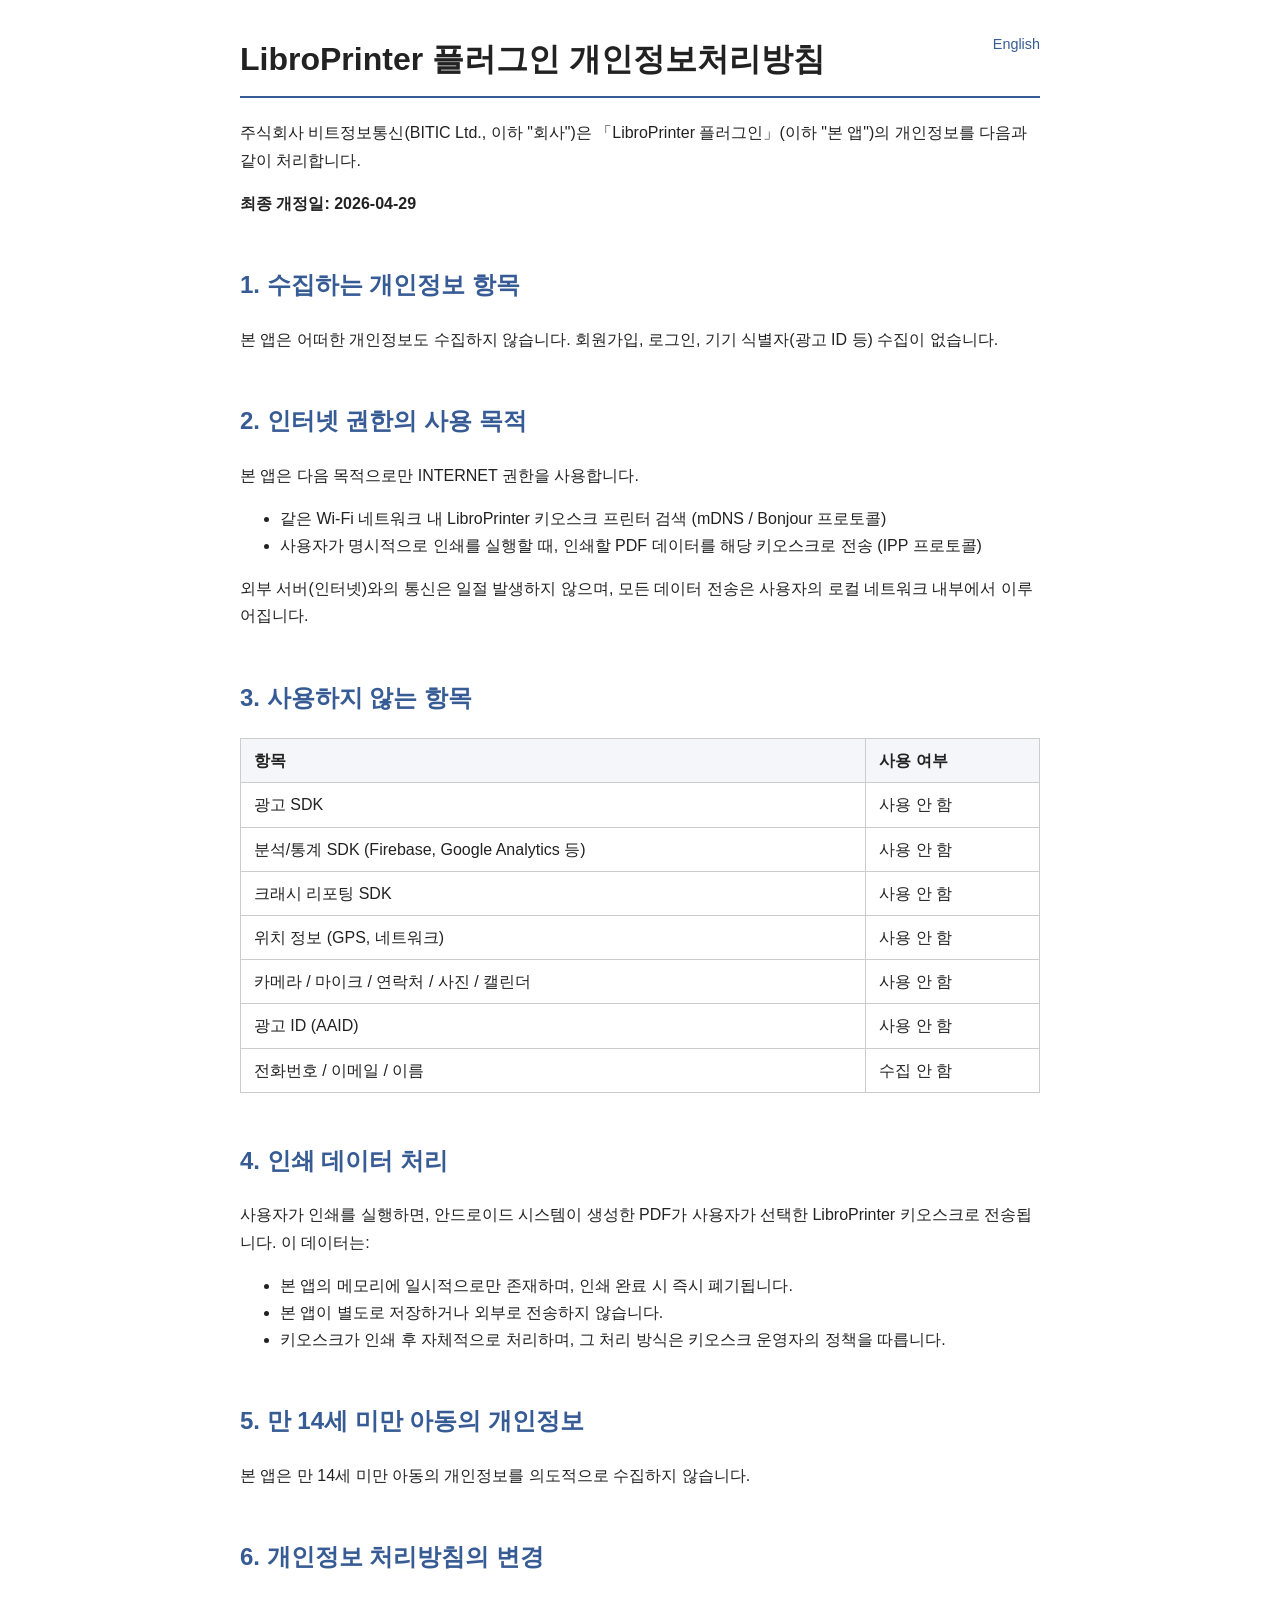
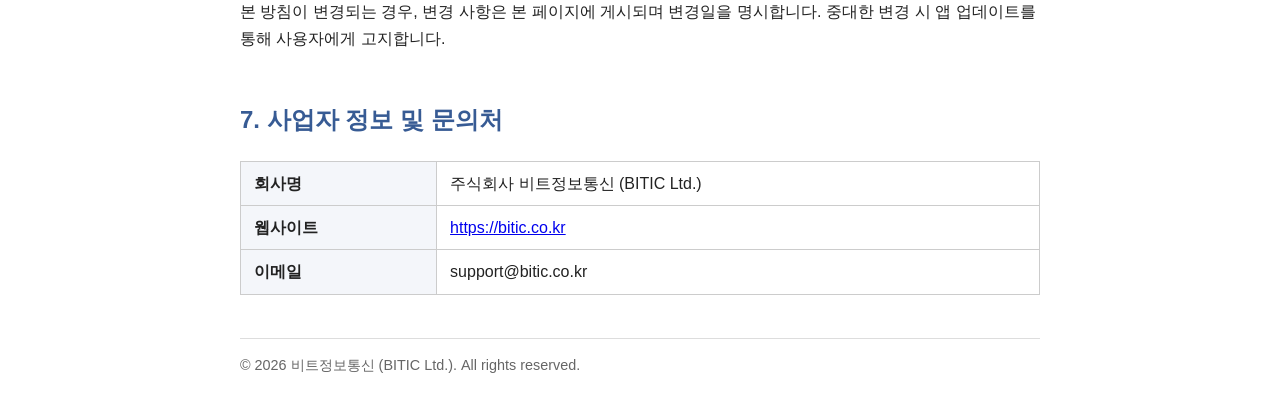
==== docs/libroprinter/privacy/index.html @ c8536491 "Add LibroPrinter plugin privacy policy for GitHub Pages Hosted at https://betona1.github.io/jp1000pr" ====
<!DOCTYPE html>
<html lang="ko">
<head>
<meta charset="UTF-8">
<meta name="viewport" content="width=device-width, initial-scale=1.0">
<title>개인정보처리방침 — LibroPrinter 플러그인</title>
<style>
  body { font-family: -apple-system, BlinkMacSystemFont, "Segoe UI", "Apple SD Gothic Neo", "Malgun Gothic", sans-serif; max-width: 800px; margin: 2em auto; padding: 0 1em; line-height: 1.7; color: #222; }
  h1 { border-bottom: 2px solid #375B94; padding-bottom: 0.3em; }
  h2 { color: #375B94; margin-top: 2em; }
  table { border-collapse: collapse; width: 100%; margin: 1em 0; }
  th, td { border: 1px solid #ccc; padding: 0.5em 0.8em; text-align: left; }
  th { background: #f4f6fa; }
  .lang-toggle { float: right; font-size: 0.9em; }
  .lang-toggle a { color: #375B94; text-decoration: none; }
  .lang-toggle a:hover { text-decoration: underline; }
  footer { margin-top: 3em; padding-top: 1em; border-top: 1px solid #ddd; font-size: 0.9em; color: #666; }
</style>
</head>
<body>
<div class="lang-toggle"><a href="./en">English</a></div>
<h1>LibroPrinter 플러그인 개인정보처리방침</h1>

<p>주식회사 비트정보통신(BITIC Ltd., 이하 "회사")은 「LibroPrinter 플러그인」(이하 "본 앱")의 개인정보를 다음과 같이 처리합니다.</p>

<p><strong>최종 개정일: 2026-04-29</strong></p>

<h2>1. 수집하는 개인정보 항목</h2>
<p>본 앱은 어떠한 개인정보도 수집하지 않습니다. 회원가입, 로그인, 기기 식별자(광고 ID 등) 수집이 없습니다.</p>

<h2>2. 인터넷 권한의 사용 목적</h2>
<p>본 앱은 다음 목적으로만 INTERNET 권한을 사용합니다.</p>
<ul>
  <li>같은 Wi-Fi 네트워크 내 LibroPrinter 키오스크 프린터 검색 (mDNS / Bonjour 프로토콜)</li>
  <li>사용자가 명시적으로 인쇄를 실행할 때, 인쇄할 PDF 데이터를 해당 키오스크로 전송 (IPP 프로토콜)</li>
</ul>
<p>외부 서버(인터넷)와의 통신은 일절 발생하지 않으며, 모든 데이터 전송은 사용자의 로컬 네트워크 내부에서 이루어집니다.</p>

<h2>3. 사용하지 않는 항목</h2>
<table>
<tr><th>항목</th><th>사용 여부</th></tr>
<tr><td>광고 SDK</td><td>사용 안 함</td></tr>
<tr><td>분석/통계 SDK (Firebase, Google Analytics 등)</td><td>사용 안 함</td></tr>
<tr><td>크래시 리포팅 SDK</td><td>사용 안 함</td></tr>
<tr><td>위치 정보 (GPS, 네트워크)</td><td>사용 안 함</td></tr>
<tr><td>카메라 / 마이크 / 연락처 / 사진 / 캘린더</td><td>사용 안 함</td></tr>
<tr><td>광고 ID (AAID)</td><td>사용 안 함</td></tr>
<tr><td>전화번호 / 이메일 / 이름</td><td>수집 안 함</td></tr>
</table>

<h2>4. 인쇄 데이터 처리</h2>
<p>사용자가 인쇄를 실행하면, 안드로이드 시스템이 생성한 PDF가 사용자가 선택한 LibroPrinter 키오스크로 전송됩니다. 이 데이터는:</p>
<ul>
  <li>본 앱의 메모리에 일시적으로만 존재하며, 인쇄 완료 시 즉시 폐기됩니다.</li>
  <li>본 앱이 별도로 저장하거나 외부로 전송하지 않습니다.</li>
  <li>키오스크가 인쇄 후 자체적으로 처리하며, 그 처리 방식은 키오스크 운영자의 정책을 따릅니다.</li>
</ul>

<h2>5. 만 14세 미만 아동의 개인정보</h2>
<p>본 앱은 만 14세 미만 아동의 개인정보를 의도적으로 수집하지 않습니다.</p>

<h2>6. 개인정보 처리방침의 변경</h2>
<p>본 방침이 변경되는 경우, 변경 사항은 본 페이지에 게시되며 변경일을 명시합니다. 중대한 변경 시 앱 업데이트를 통해 사용자에게 고지합니다.</p>

<h2>7. 사업자 정보 및 문의처</h2>
<table>
<tr><th>회사명</th><td>주식회사 비트정보통신 (BITIC Ltd.)</td></tr>
<tr><th>웹사이트</th><td><a href="https://bitic.co.kr">https://bitic.co.kr</a></td></tr>
<tr><th>이메일</th><td>support@bitic.co.kr</td></tr>
</table>

<footer>
© 2026 비트정보통신 (BITIC Ltd.). All rights reserved.
</footer>
</body>
</html>
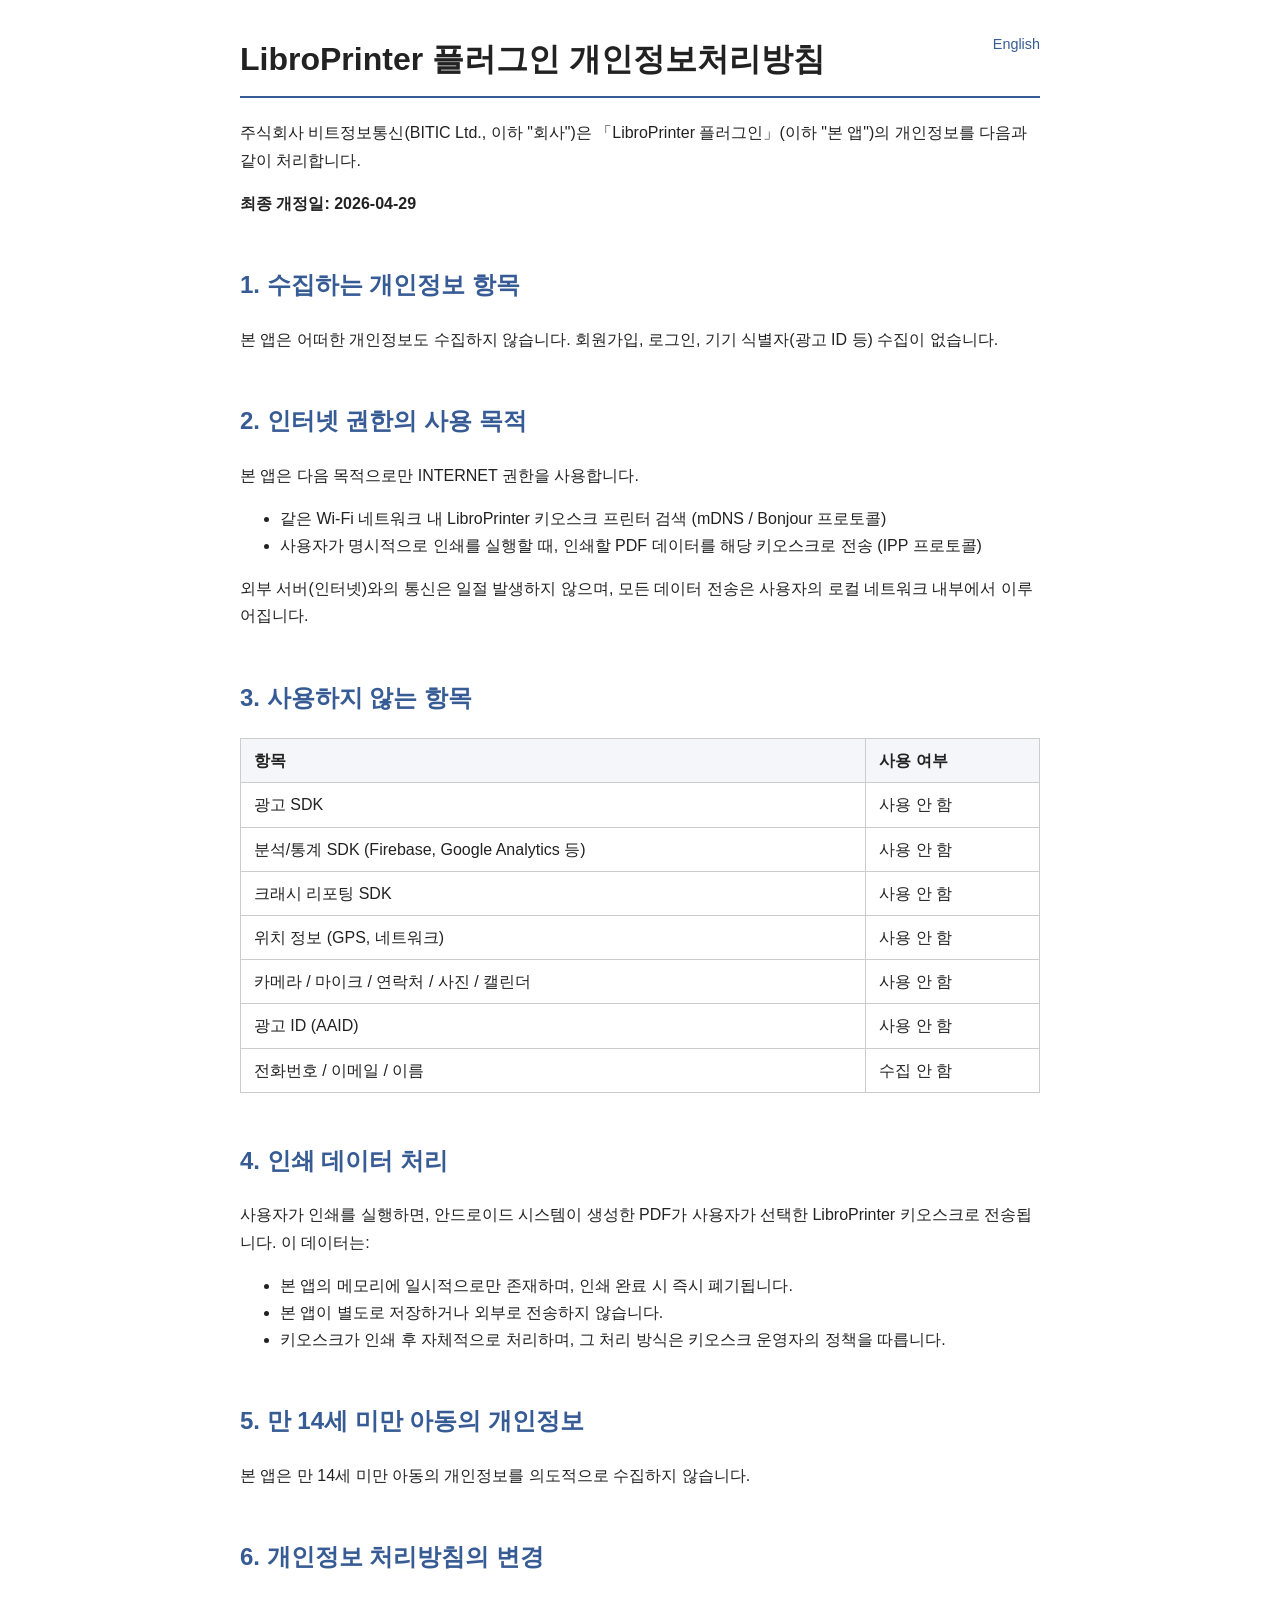
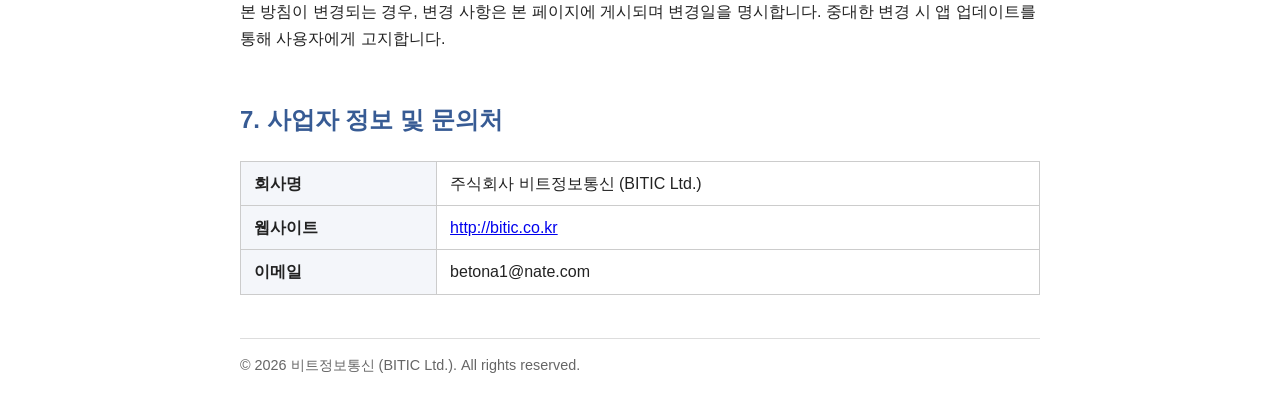
==== commit 797065d4: "Update LibroPrinter plugin privacy contact Replace support@bitic.co.kr with betona1@nate.com and swi" ====
--- a/docs/libroprinter/privacy/index.html
+++ b/docs/libroprinter/privacy/index.html
@@ -65,8 +65,8 @@
 <h2>7. 사업자 정보 및 문의처</h2>
 <table>
 <tr><th>회사명</th><td>주식회사 비트정보통신 (BITIC Ltd.)</td></tr>
-<tr><th>웹사이트</th><td><a href="https://bitic.co.kr">https://bitic.co.kr</a></td></tr>
-<tr><th>이메일</th><td>support@bitic.co.kr</td></tr>
+<tr><th>웹사이트</th><td><a href="http://bitic.co.kr">http://bitic.co.kr</a></td></tr>
+<tr><th>이메일</th><td>betona1@nate.com</td></tr>
 </table>
 
 <footer>
